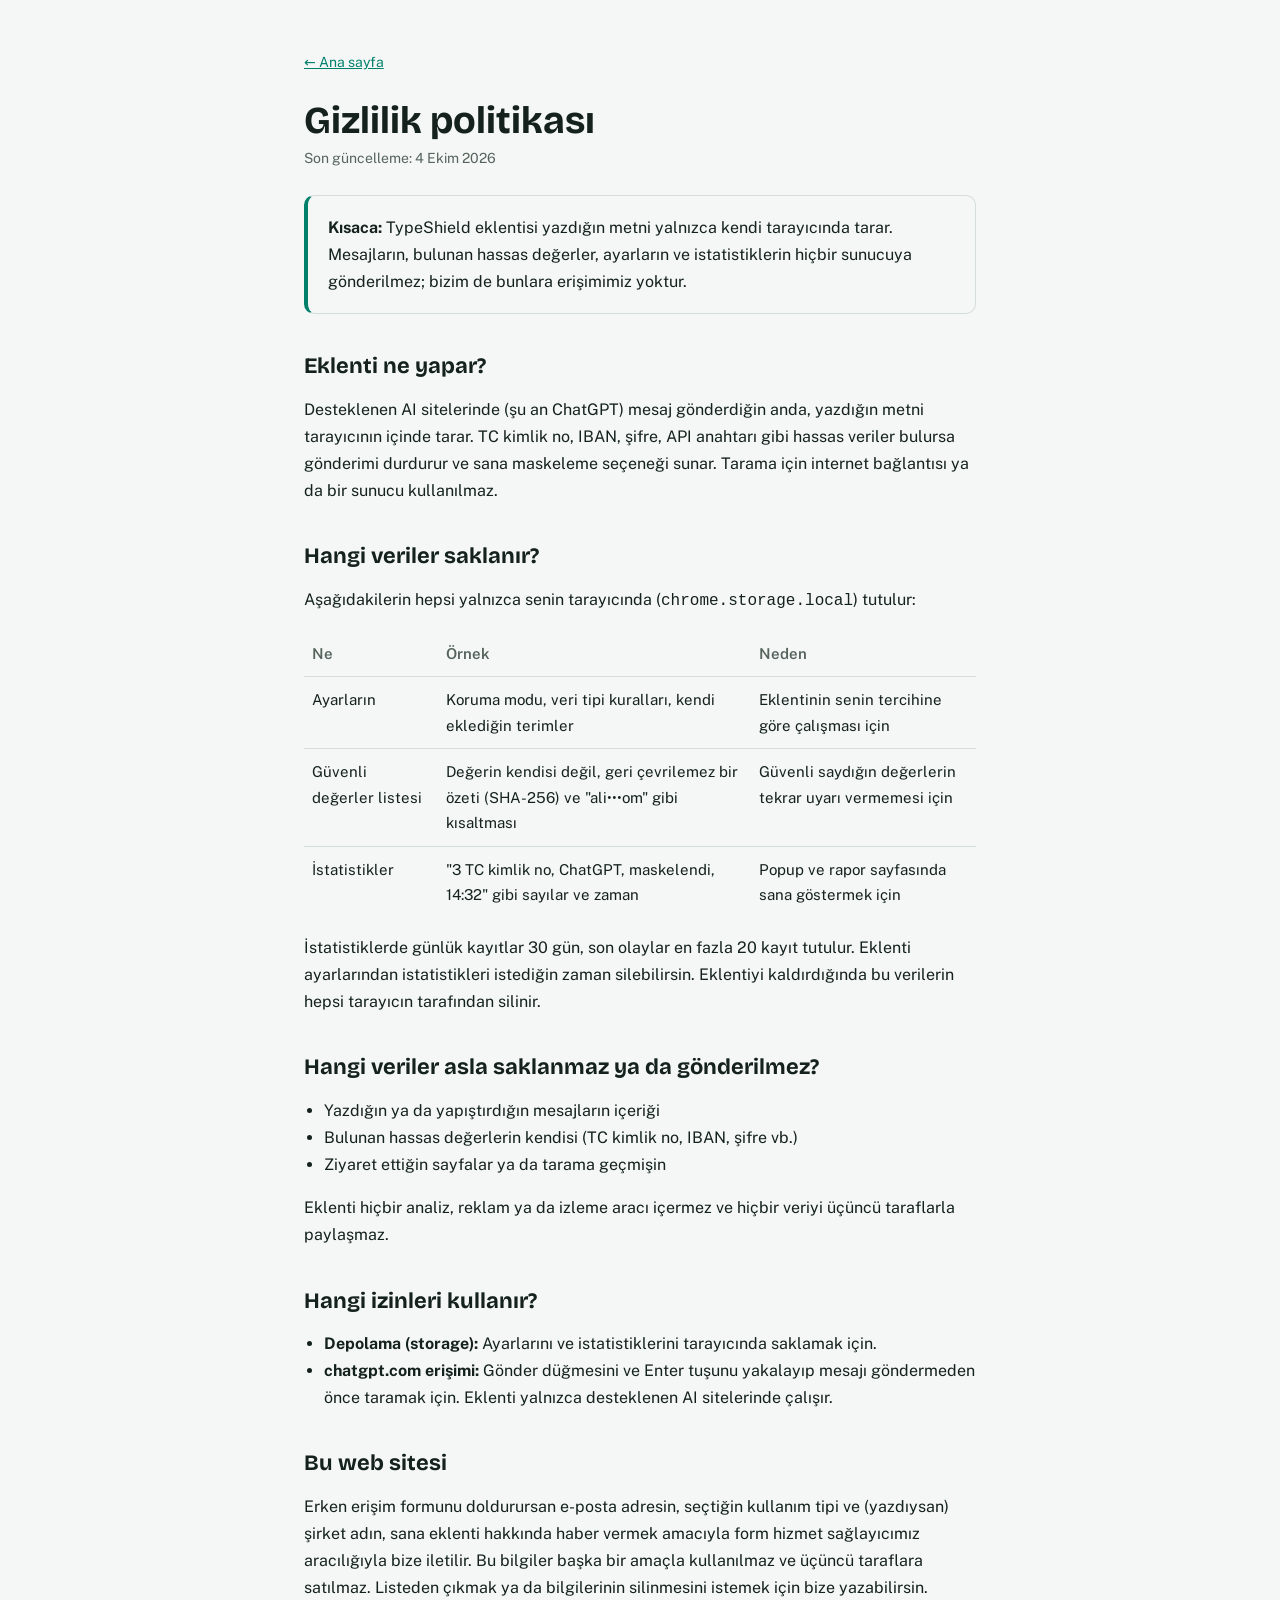
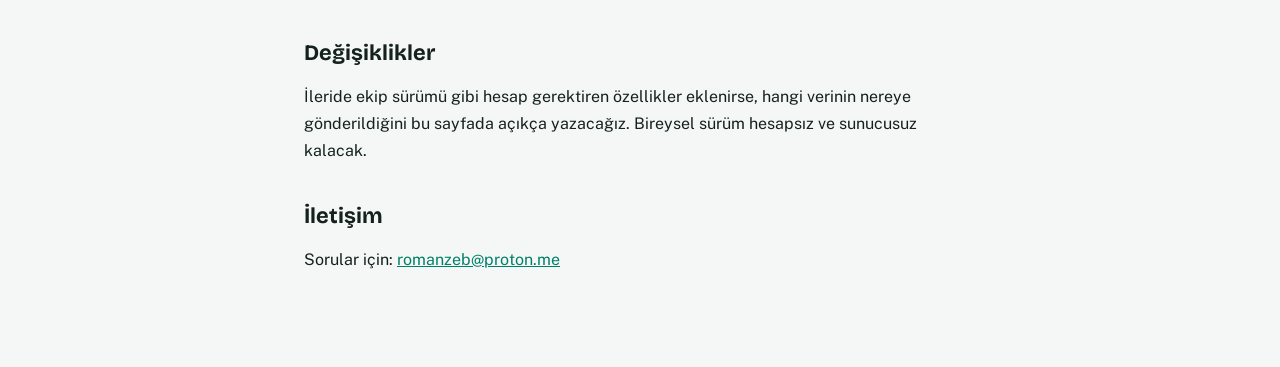
==== gizlilik.html @ bbf7f4cb "Add files via upload" ====
<!doctype html>
<html lang="tr">
<head>
  <meta charset="UTF-8" />
  <meta name="viewport" content="width=device-width, initial-scale=1" />
  <title>Gizlilik politikası · TypeShield</title>
  <meta name="description" content="TypeShield tarayıcı eklentisinin gizlilik politikası." />
  <link rel="preconnect" href="https://fonts.googleapis.com" />
  <link rel="preconnect" href="https://fonts.gstatic.com" crossorigin />
  <link href="https://fonts.googleapis.com/css2?family=Bricolage+Grotesque:opsz,wght@12..96,700&family=Public+Sans:wght@400;600&display=swap" rel="stylesheet" />
  <style>
    :root { --paper: #f4f7f6; --ink: #14211c; --muted: #56645d; --line: #d5ddd9; --accent: #00806b; color-scheme: light dark; }
    @media (prefers-color-scheme: dark) { :root { --paper: #0f1714; --ink: #e7efeb; --muted: #9fb0a8; --line: #2a3832; --accent: #12a58b; } }
    * { box-sizing: border-box; }
    body { margin: 0; background: var(--paper); color: var(--ink); font: 16px/1.7 'Public Sans', 'Segoe UI', system-ui, sans-serif; }
    main { max-width: 720px; margin: 0 auto; padding: 48px 24px 80px; }
    a { color: var(--accent); }
    .back { font-size: 14px; }
    h1, h2 { font-family: 'Bricolage Grotesque', 'Segoe UI', system-ui, sans-serif; line-height: 1.15; }
    h1 { font-size: 38px; margin: 24px 0 4px; }
    h2 { font-size: 22px; margin: 40px 0 8px; }
    .updated { color: var(--muted); font-size: 14px; margin: 0 0 24px; }
    .summary { padding: 18px 20px; border: 1px solid var(--line); border-left: 4px solid var(--accent); border-radius: 10px; }
    table { width: 100%; border-collapse: collapse; font-size: 15px; margin-top: 8px; }
    th, td { text-align: left; padding: 10px 8px; border-top: 1px solid var(--line); vertical-align: top; }
    th { color: var(--muted); font-weight: 600; border-top: none; }
    ul { padding-left: 20px; }
  </style>
</head>
<body>
  <main>
    <a class="back" href="./">← Ana sayfa</a>
    <h1>Gizlilik politikası</h1>
    <p class="updated">Son güncelleme: 4 Ekim 2026</p>

    <p class="summary">
      <strong>Kısaca:</strong> <span data-brand>TypeShield</span> eklentisi yazdığın metni yalnızca kendi
      tarayıcında tarar. Mesajların, bulunan hassas değerler, ayarların ve istatistiklerin hiçbir sunucuya
      gönderilmez; bizim de bunlara erişimimiz yoktur.
    </p>

    <h2>Eklenti ne yapar?</h2>
    <p>
      Desteklenen AI sitelerinde (şu an ChatGPT) mesaj gönderdiğin anda, yazdığın metni tarayıcının içinde tarar.
      TC kimlik no, IBAN, şifre, API anahtarı gibi hassas veriler bulursa gönderimi durdurur ve sana maskeleme
      seçeneği sunar. Tarama için internet bağlantısı ya da bir sunucu kullanılmaz.
    </p>

    <h2>Hangi veriler saklanır?</h2>
    <p>Aşağıdakilerin hepsi yalnızca senin tarayıcında (<code>chrome.storage.local</code>) tutulur:</p>
    <table>
      <tr><th>Ne</th><th>Örnek</th><th>Neden</th></tr>
      <tr><td>Ayarların</td><td>Koruma modu, veri tipi kuralları, kendi eklediğin terimler</td><td>Eklentinin senin tercihine göre çalışması için</td></tr>
      <tr><td>Güvenli değerler listesi</td><td>Değerin kendisi değil, geri çevrilemez bir özeti (SHA-256) ve "ali•••om" gibi kısaltması</td><td>Güvenli saydığın değerlerin tekrar uyarı vermemesi için</td></tr>
      <tr><td>İstatistikler</td><td>"3 TC kimlik no, ChatGPT, maskelendi, 14:32" gibi sayılar ve zaman</td><td>Popup ve rapor sayfasında sana göstermek için</td></tr>
    </table>
    <p>İstatistiklerde günlük kayıtlar 30 gün, son olaylar en fazla 20 kayıt tutulur. Eklenti ayarlarından istatistikleri istediğin zaman silebilirsin. Eklentiyi kaldırdığında bu verilerin hepsi tarayıcın tarafından silinir.</p>

    <h2>Hangi veriler asla saklanmaz ya da gönderilmez?</h2>
    <ul>
      <li>Yazdığın ya da yapıştırdığın mesajların içeriği</li>
      <li>Bulunan hassas değerlerin kendisi (TC kimlik no, IBAN, şifre vb.)</li>
      <li>Ziyaret ettiğin sayfalar ya da tarama geçmişin</li>
    </ul>
    <p>Eklenti hiçbir analiz, reklam ya da izleme aracı içermez ve hiçbir veriyi üçüncü taraflarla paylaşmaz.</p>

    <h2>Hangi izinleri kullanır?</h2>
    <ul>
      <li><strong>Depolama (storage):</strong> Ayarlarını ve istatistiklerini tarayıcında saklamak için.</li>
      <li><strong>chatgpt.com erişimi:</strong> Gönder düğmesini ve Enter tuşunu yakalayıp mesajı göndermeden önce taramak için. Eklenti yalnızca desteklenen AI sitelerinde çalışır.</li>
    </ul>

    <h2>Bu web sitesi</h2>
    <p>
      Erken erişim formunu doldurursan e-posta adresin, seçtiğin kullanım tipi ve (yazdıysan) şirket adın,
      sana eklenti hakkında haber vermek amacıyla form hizmet sağlayıcımız aracılığıyla bize iletilir. Bu bilgiler
      başka bir amaçla kullanılmaz ve üçüncü taraflara satılmaz. Listeden çıkmak ya da bilgilerinin silinmesini
      istemek için bize yazabilirsin.
    </p>

    <h2>Değişiklikler</h2>
    <p>
      İleride ekip sürümü gibi hesap gerektiren özellikler eklenirse, hangi verinin nereye gönderildiğini bu sayfada
      açıkça yazacağız. Bireysel sürüm hesapsız ve sunucusuz kalacak.
    </p>

    <h2>İletişim</h2>
    <p>Sorular için: <a id="contact" href="#">iletişim adresi eklenecek</a></p>
  </main>
  <script>
    // Ana sayfadaki SITE ayarıyla aynı tutun
    const BRAND = 'TypeShield';
    const CONTACT_EMAIL = 'romanzeb@proton.me'; 
    for (const el of document.querySelectorAll('[data-brand]')) el.textContent = BRAND;
    document.title = `Gizlilik politikası · ${BRAND}`;
    if (CONTACT_EMAIL) {
      const a = document.getElementById('contact');
      a.href = `mailto:${CONTACT_EMAIL}`;
      a.textContent = CONTACT_EMAIL;
    }
  </script>
</body>
</html>
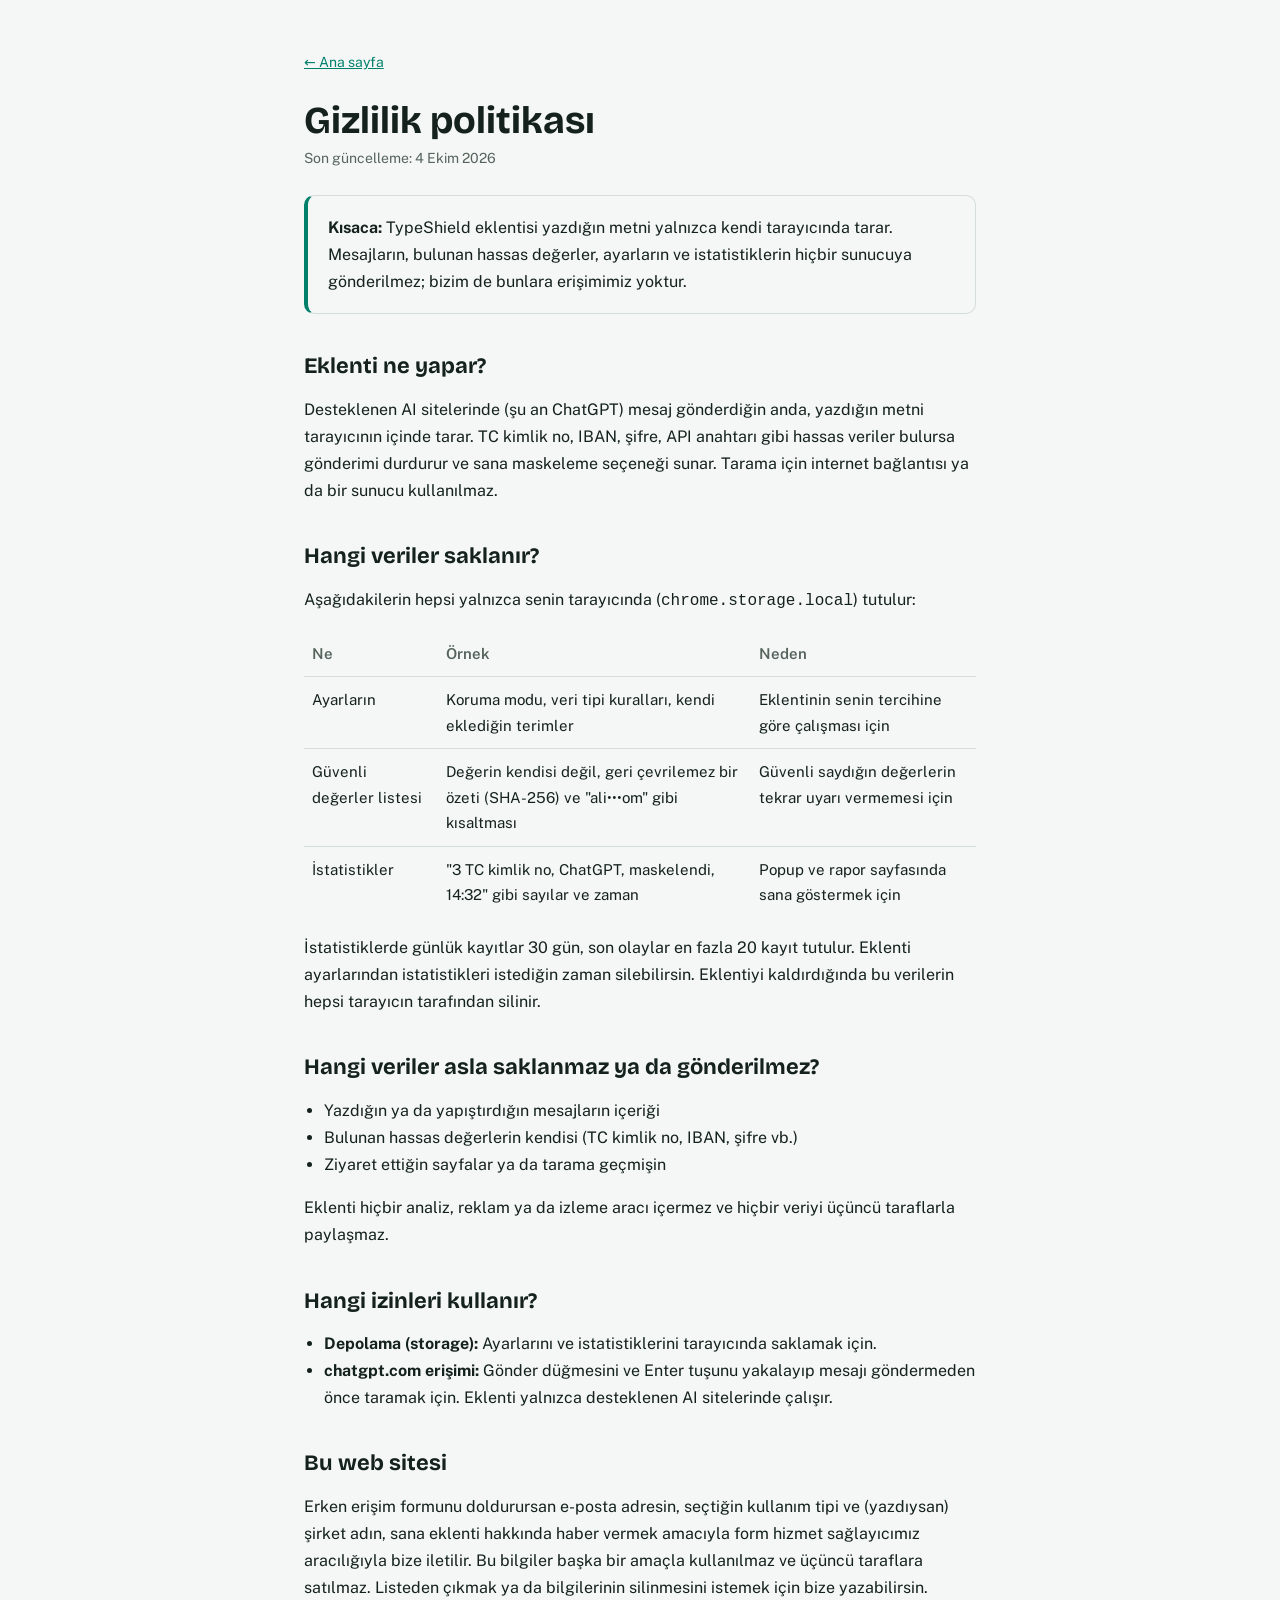
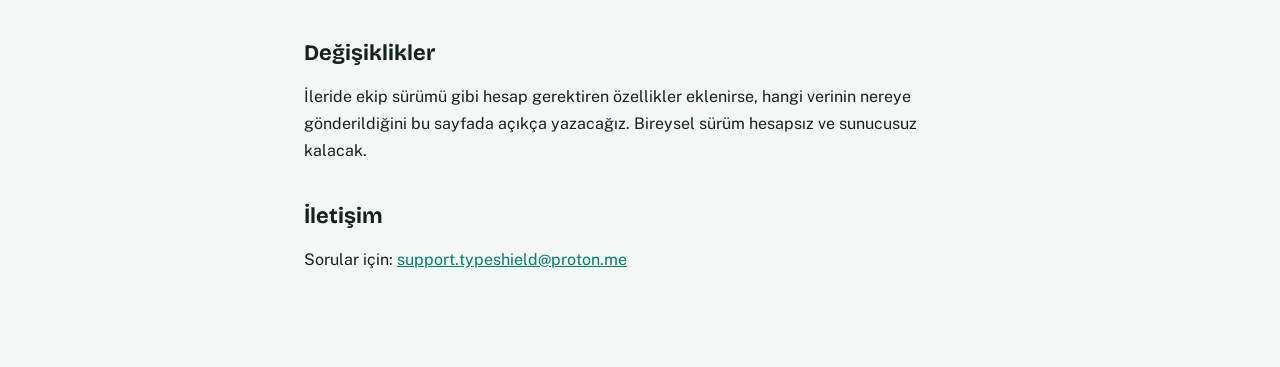
==== commit fec63af6: "Update gizlilik.html" ====
--- a/gizlilik.html
+++ b/gizlilik.html
@@ -90,7 +90,7 @@
   <script>
     // Ana sayfadaki SITE ayarıyla aynı tutun
     const BRAND = 'TypeShield';
-    const CONTACT_EMAIL = 'romanzeb@proton.me'; 
+    const CONTACT_EMAIL = 'support.typeshield@proton.me'; 
     for (const el of document.querySelectorAll('[data-brand]')) el.textContent = BRAND;
     document.title = `Gizlilik politikası · ${BRAND}`;
     if (CONTACT_EMAIL) {
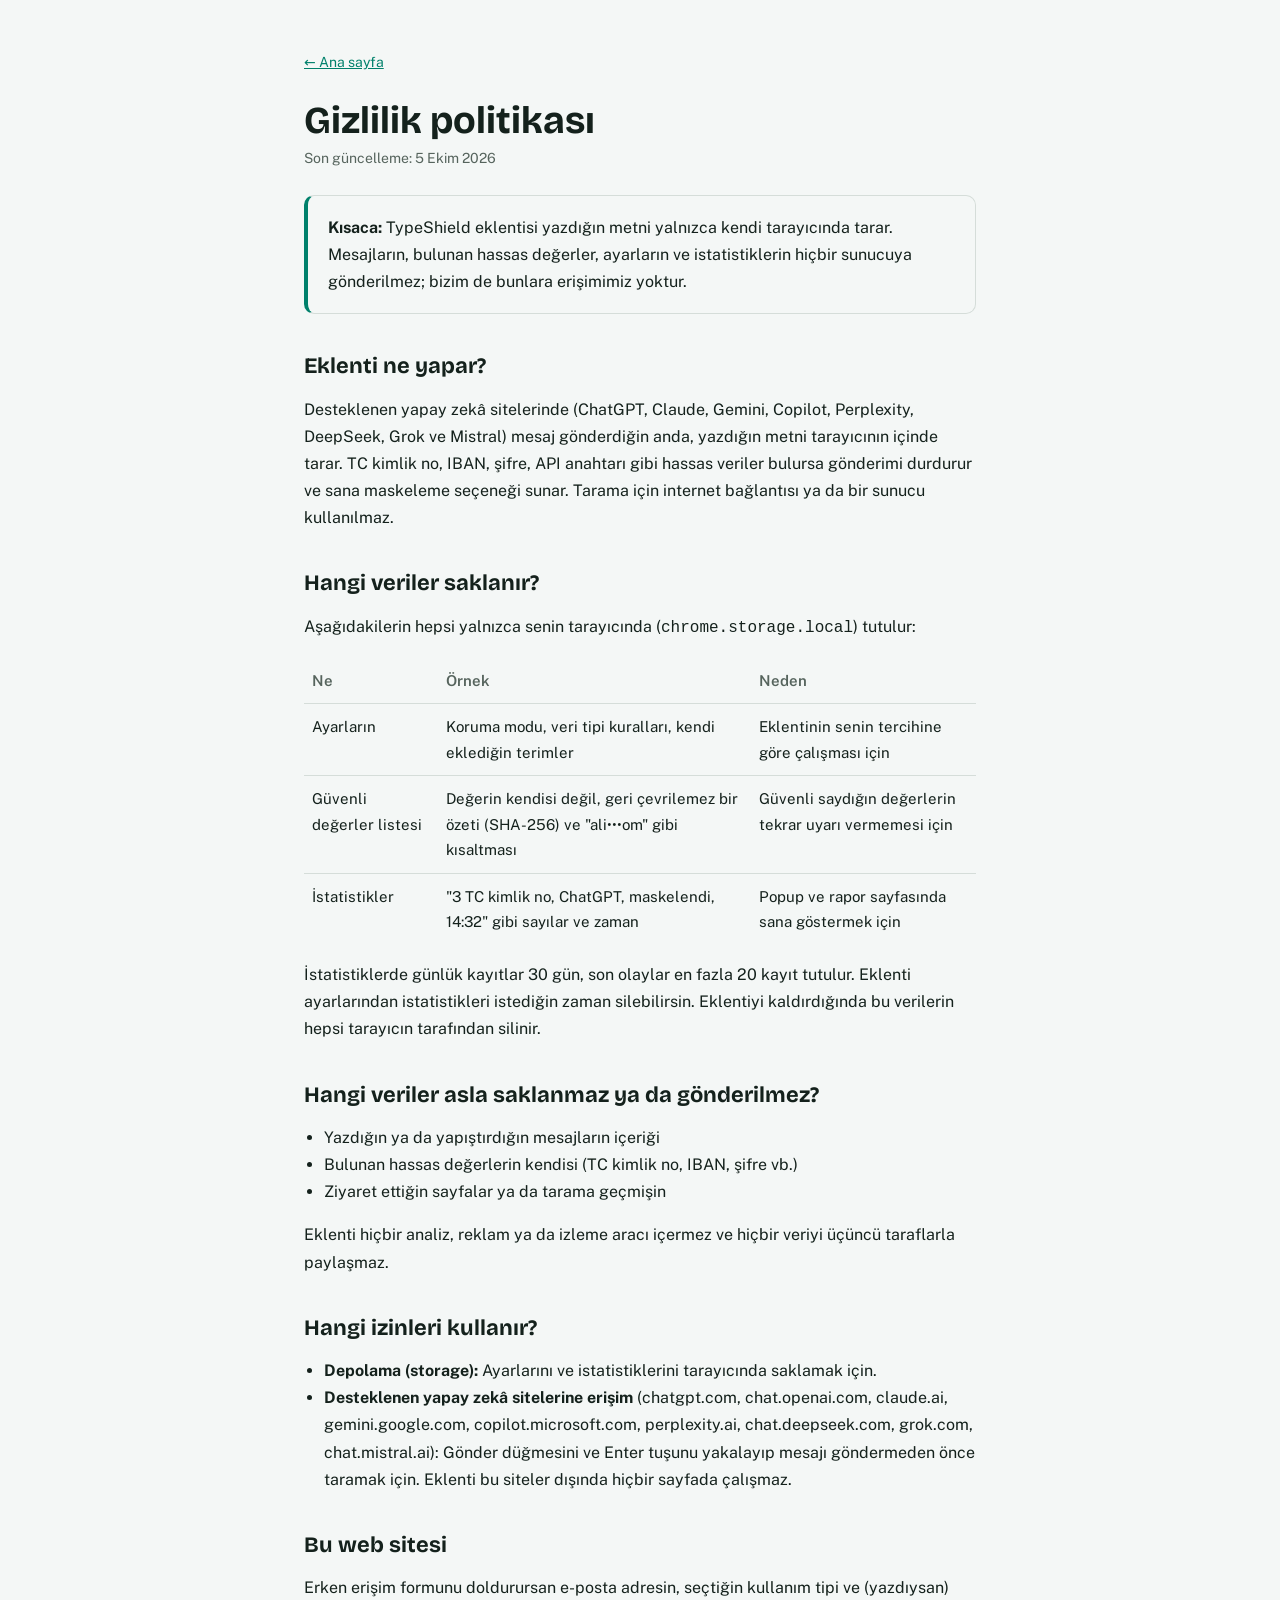
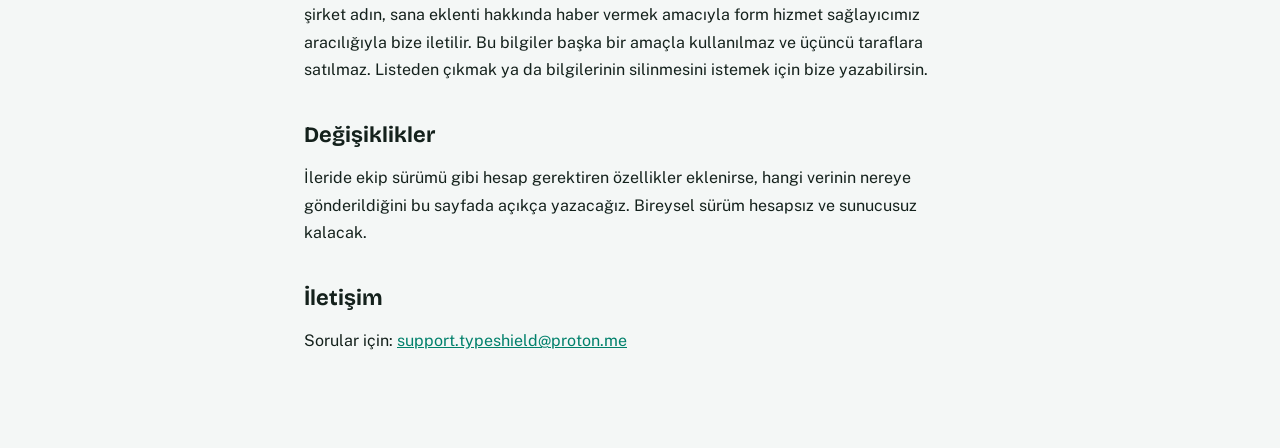
==== commit 0cee0618: "Update gizlilik.html" ====
--- a/gizlilik.html
+++ b/gizlilik.html
@@ -31,7 +31,7 @@
   <main>
     <a class="back" href="./">← Ana sayfa</a>
     <h1>Gizlilik politikası</h1>
-    <p class="updated">Son güncelleme: 4 Ekim 2026</p>
+    <p class="updated">Son güncelleme: 5 Ekim 2026</p>
 
     <p class="summary">
       <strong>Kısaca:</strong> <span data-brand>TypeShield</span> eklentisi yazdığın metni yalnızca kendi
@@ -41,7 +41,7 @@
 
     <h2>Eklenti ne yapar?</h2>
     <p>
-      Desteklenen AI sitelerinde (şu an ChatGPT) mesaj gönderdiğin anda, yazdığın metni tarayıcının içinde tarar.
+      Desteklenen yapay zekâ sitelerinde (ChatGPT, Claude, Gemini, Copilot, Perplexity, DeepSeek, Grok ve Mistral) mesaj gönderdiğin anda, yazdığın metni tarayıcının içinde tarar.
       TC kimlik no, IBAN, şifre, API anahtarı gibi hassas veriler bulursa gönderimi durdurur ve sana maskeleme
       seçeneği sunar. Tarama için internet bağlantısı ya da bir sunucu kullanılmaz.
     </p>
@@ -67,7 +67,7 @@
     <h2>Hangi izinleri kullanır?</h2>
     <ul>
       <li><strong>Depolama (storage):</strong> Ayarlarını ve istatistiklerini tarayıcında saklamak için.</li>
-      <li><strong>chatgpt.com erişimi:</strong> Gönder düğmesini ve Enter tuşunu yakalayıp mesajı göndermeden önce taramak için. Eklenti yalnızca desteklenen AI sitelerinde çalışır.</li>
+      <li><strong>Desteklenen yapay zekâ sitelerine erişim</strong> (chatgpt.com, chat.openai.com, claude.ai, gemini.google.com, copilot.microsoft.com, perplexity.ai, chat.deepseek.com, grok.com, chat.mistral.ai): Gönder düğmesini ve Enter tuşunu yakalayıp mesajı göndermeden önce taramak için. Eklenti bu siteler dışında hiçbir sayfada çalışmaz.</li>
     </ul>
 
     <h2>Bu web sitesi</h2>
@@ -90,7 +90,7 @@
   <script>
     // Ana sayfadaki SITE ayarıyla aynı tutun
     const BRAND = 'TypeShield';
-    const CONTACT_EMAIL = 'support.typeshield@proton.me'; 
+    const CONTACT_EMAIL = 'support.typeshield@proton.me';
     for (const el of document.querySelectorAll('[data-brand]')) el.textContent = BRAND;
     document.title = `Gizlilik politikası · ${BRAND}`;
     if (CONTACT_EMAIL) {
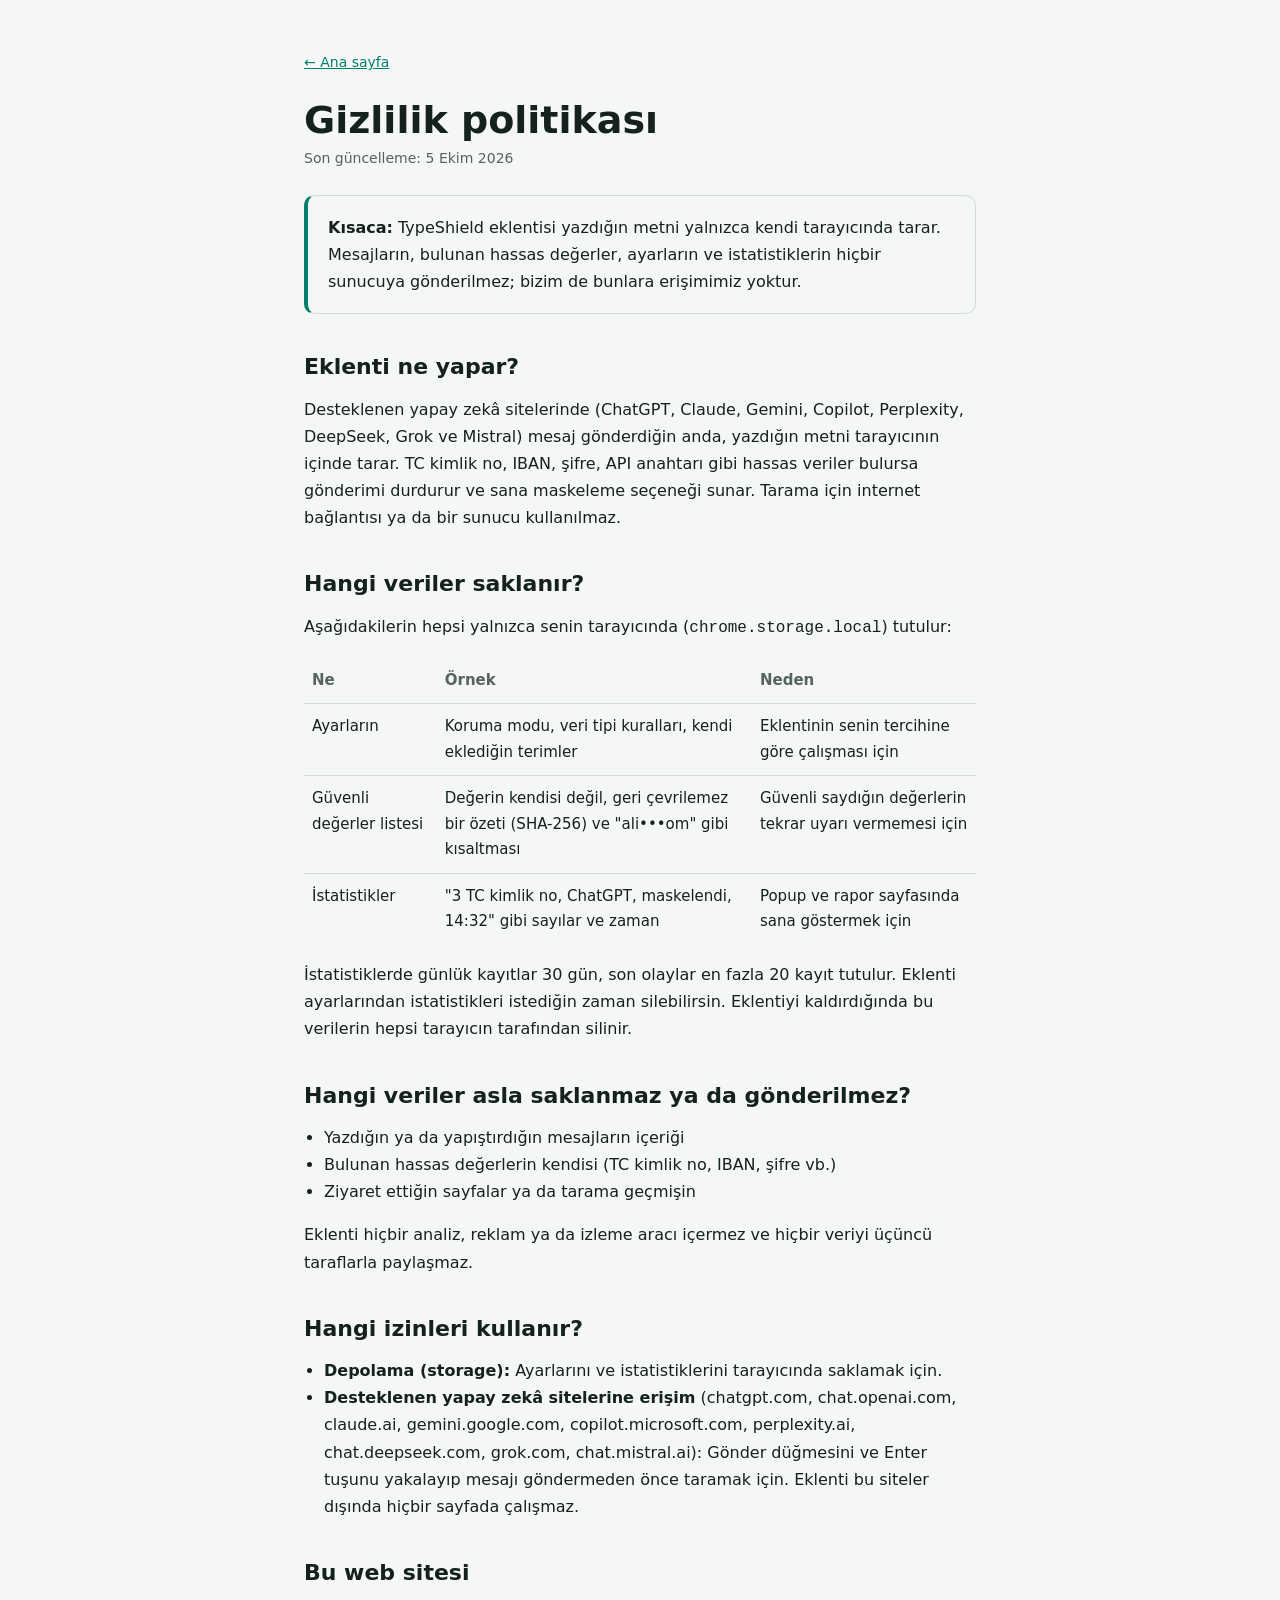
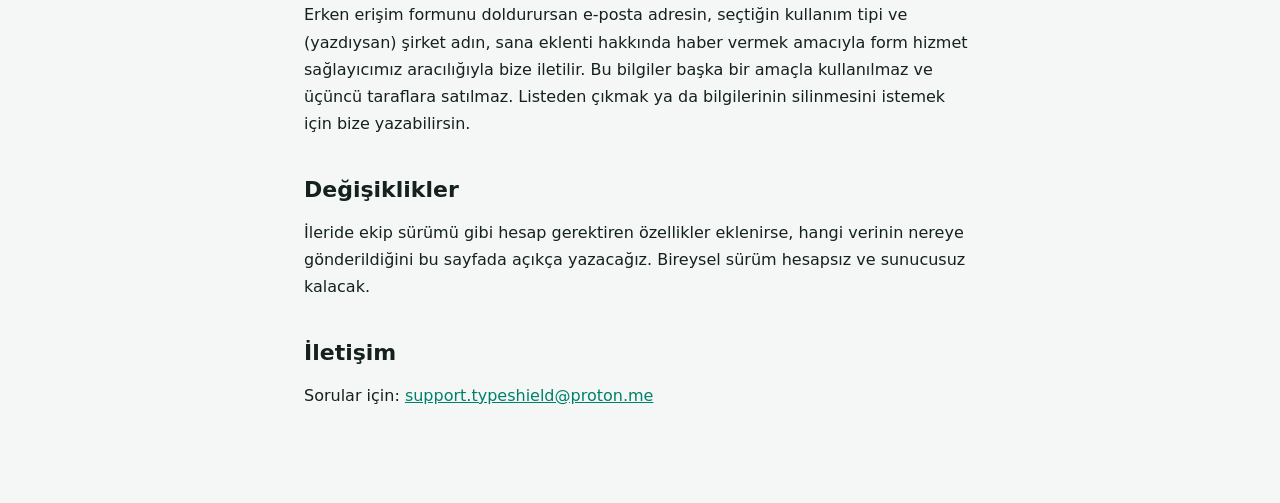
==== commit daac8811: "Update gizlilik.html" ====
--- a/gizlilik.html
+++ b/gizlilik.html
@@ -5,9 +5,8 @@
   <meta name="viewport" content="width=device-width, initial-scale=1" />
   <title>Gizlilik politikası · TypeShield</title>
   <meta name="description" content="TypeShield tarayıcı eklentisinin gizlilik politikası." />
-  <link rel="preconnect" href="https://fonts.googleapis.com" />
-  <link rel="preconnect" href="https://fonts.gstatic.com" crossorigin />
-  <link href="https://fonts.googleapis.com/css2?family=Bricolage+Grotesque:opsz,wght@12..96,700&family=Public+Sans:wght@400;600&display=swap" rel="stylesheet" />
+  <link rel="stylesheet" href="fonts.css" />
+  <link rel="icon" href="favicon.svg" type="image/svg+xml" />
   <style>
     :root { --paper: #f4f7f6; --ink: #14211c; --muted: #56645d; --line: #d5ddd9; --accent: #00806b; color-scheme: light dark; }
     @media (prefers-color-scheme: dark) { :root { --paper: #0f1714; --ink: #e7efeb; --muted: #9fb0a8; --line: #2a3832; --accent: #12a58b; } }
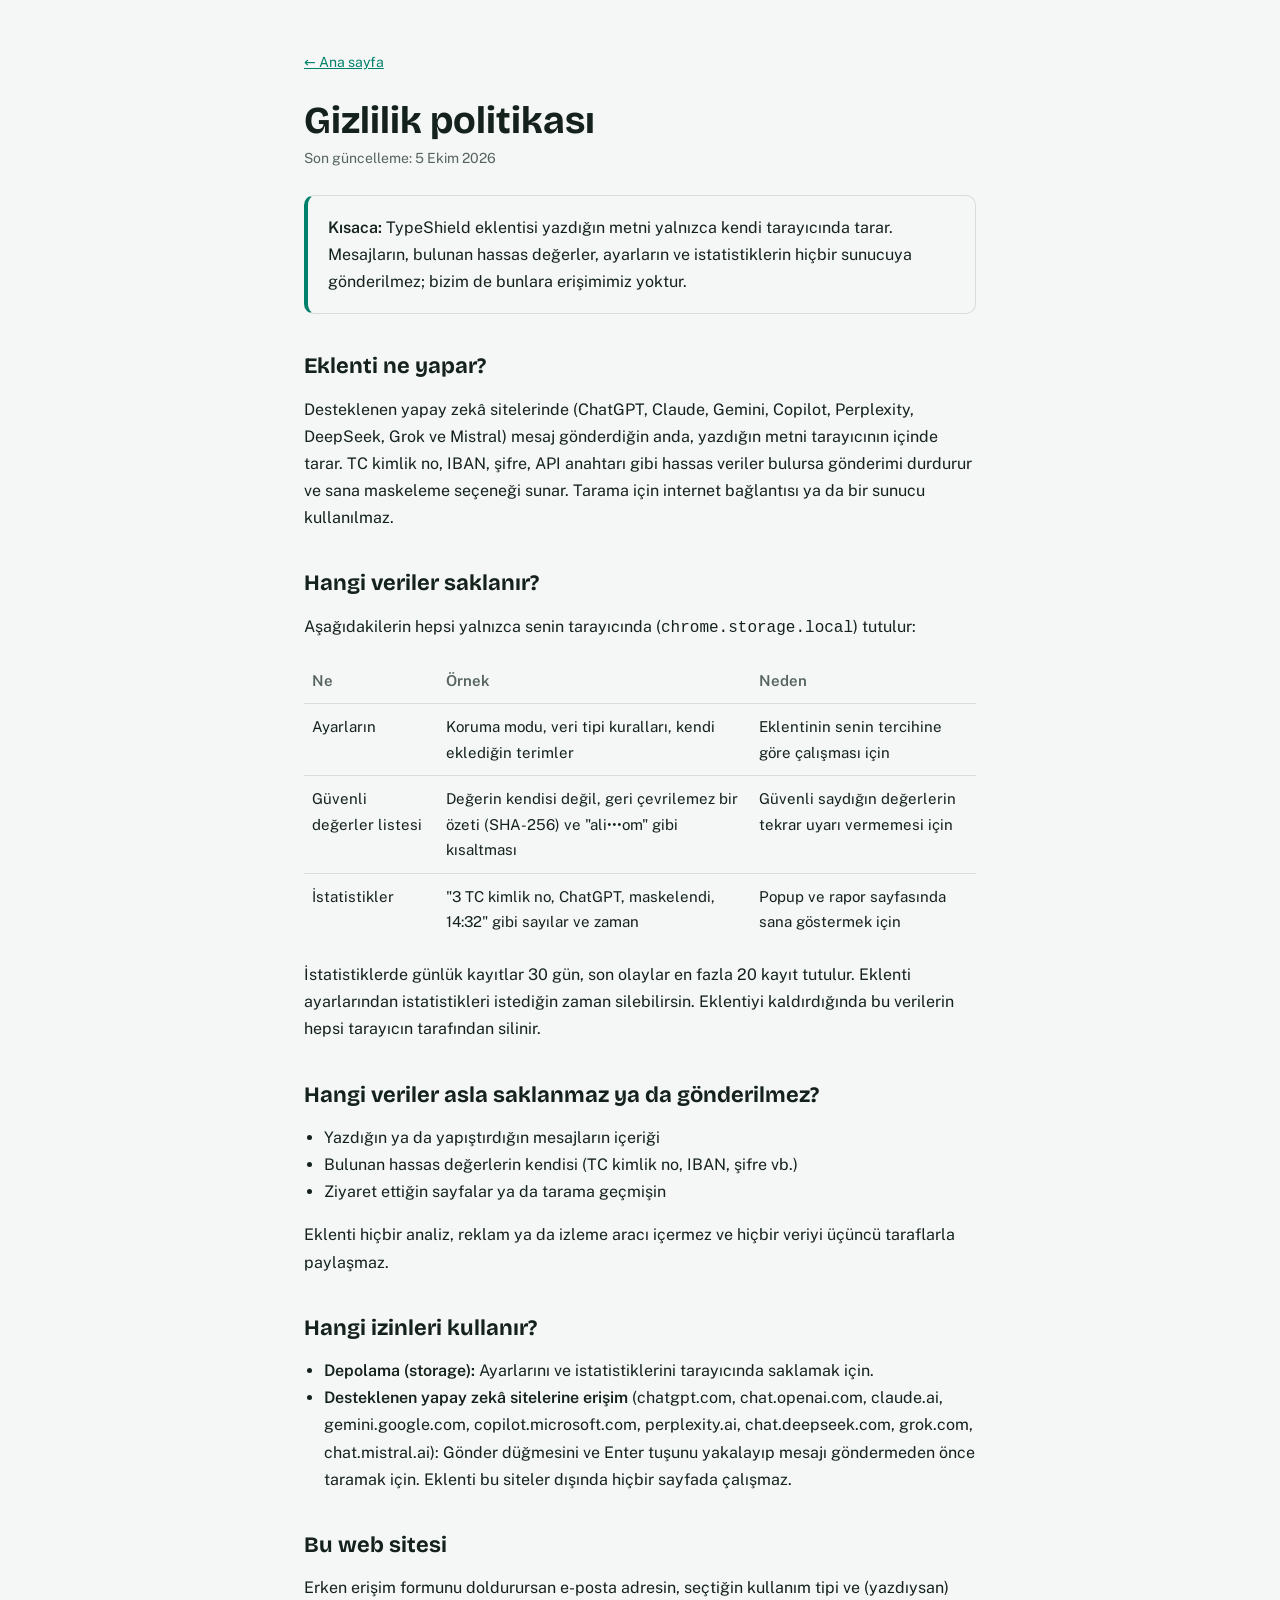
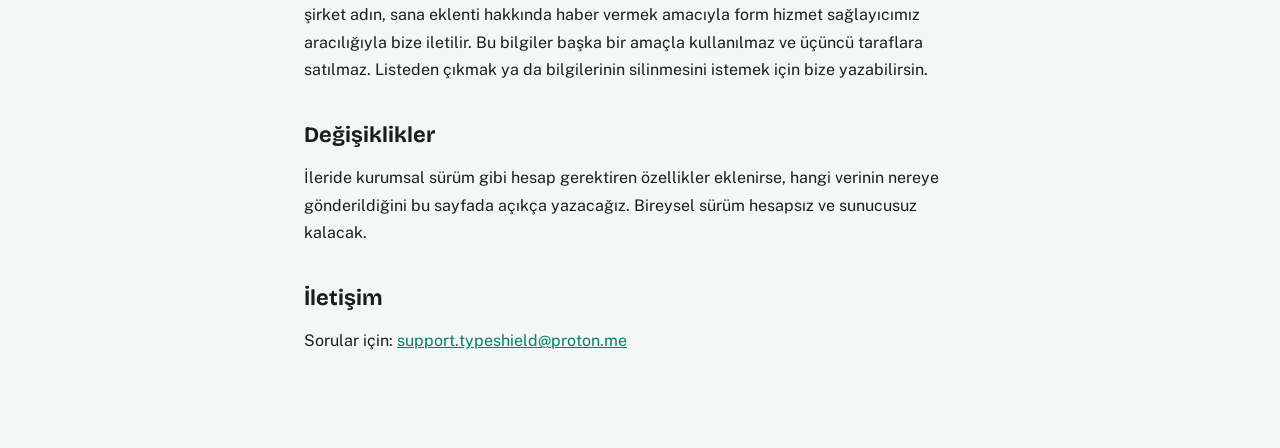
==== commit c723f30e: "Update gizlilik.html" ====
--- a/gizlilik.html
+++ b/gizlilik.html
@@ -79,7 +79,7 @@
 
     <h2>Değişiklikler</h2>
     <p>
-      İleride ekip sürümü gibi hesap gerektiren özellikler eklenirse, hangi verinin nereye gönderildiğini bu sayfada
+      İleride kurumsal sürüm gibi hesap gerektiren özellikler eklenirse, hangi verinin nereye gönderildiğini bu sayfada
       açıkça yazacağız. Bireysel sürüm hesapsız ve sunucusuz kalacak.
     </p>
 
--- a/fonts.css
+++ b/fonts.css
@@ -0,0 +1,10 @@
+@font-face { font-family: 'Bricolage Grotesque'; font-style: normal; font-weight: 200 800; font-display: swap; src: url(fonts/bricolage-latin-ext.woff2) format('woff2'); unicode-range: U+0100-02BA,U+02BD-02C5,U+02C7-02CC,U+02CE-02D7,U+02DD-02FF,U+0304,U+0308,U+0329,U+1D00-1DBF,U+1E00-1E9F,U+1EF2-1EFF,U+2020,U+20A0-20AB,U+20AD-20C0,U+2113,U+2C60-2C7F,U+A720-A7FF; }
+@font-face { font-family: 'Public Sans'; font-style: normal; font-weight: 400; font-display: swap; src: url(fonts/public-sans-latin-ext-400.woff2) format('woff2'); unicode-range: U+0100-02BA,U+02BD-02C5,U+02C7-02CC,U+02CE-02D7,U+02DD-02FF,U+0304,U+0308,U+0329,U+1D00-1DBF,U+1E00-1E9F,U+1EF2-1EFF,U+2020,U+20A0-20AB,U+20AD-20C0,U+2113,U+2C60-2C7F,U+A720-A7FF; }
+@font-face { font-family: 'Public Sans'; font-style: normal; font-weight: 500; font-display: swap; src: url(fonts/public-sans-latin-ext-500.woff2) format('woff2'); unicode-range: U+0100-02BA,U+02BD-02C5,U+02C7-02CC,U+02CE-02D7,U+02DD-02FF,U+0304,U+0308,U+0329,U+1D00-1DBF,U+1E00-1E9F,U+1EF2-1EFF,U+2020,U+20A0-20AB,U+20AD-20C0,U+2113,U+2C60-2C7F,U+A720-A7FF; }
+@font-face { font-family: 'Public Sans'; font-style: normal; font-weight: 600; font-display: swap; src: url(fonts/public-sans-latin-ext-600.woff2) format('woff2'); unicode-range: U+0100-02BA,U+02BD-02C5,U+02C7-02CC,U+02CE-02D7,U+02DD-02FF,U+0304,U+0308,U+0329,U+1D00-1DBF,U+1E00-1E9F,U+1EF2-1EFF,U+2020,U+20A0-20AB,U+20AD-20C0,U+2113,U+2C60-2C7F,U+A720-A7FF; }
+@font-face { font-family: 'IBM Plex Mono'; font-style: normal; font-weight: 500; font-display: swap; src: url(fonts/plex-mono-latin-ext-500.woff2) format('woff2'); unicode-range: U+0100-02BA,U+02BD-02C5,U+02C7-02CC,U+02CE-02D7,U+02DD-02FF,U+0304,U+0308,U+0329,U+1D00-1DBF,U+1E00-1E9F,U+1EF2-1EFF,U+2020,U+20A0-20AB,U+20AD-20C0,U+2113,U+2C60-2C7F,U+A720-A7FF; }
+@font-face { font-family: 'Bricolage Grotesque'; font-style: normal; font-weight: 200 800; font-display: swap; src: url(fonts/bricolage-latin.woff2) format('woff2'); unicode-range: U+0000-00FF,U+0131,U+0152-0153,U+02BB-02BC,U+02C6,U+02DA,U+02DC,U+0304,U+0308,U+0329,U+2000-206F,U+20AC,U+2122,U+2191,U+2193,U+2212,U+2215,U+FEFF,U+FFFD; }
+@font-face { font-family: 'Public Sans'; font-style: normal; font-weight: 400; font-display: swap; src: url(fonts/public-sans-latin-400.woff2) format('woff2'); unicode-range: U+0000-00FF,U+0131,U+0152-0153,U+02BB-02BC,U+02C6,U+02DA,U+02DC,U+0304,U+0308,U+0329,U+2000-206F,U+20AC,U+2122,U+2191,U+2193,U+2212,U+2215,U+FEFF,U+FFFD; }
+@font-face { font-family: 'Public Sans'; font-style: normal; font-weight: 500; font-display: swap; src: url(fonts/public-sans-latin-500.woff2) format('woff2'); unicode-range: U+0000-00FF,U+0131,U+0152-0153,U+02BB-02BC,U+02C6,U+02DA,U+02DC,U+0304,U+0308,U+0329,U+2000-206F,U+20AC,U+2122,U+2191,U+2193,U+2212,U+2215,U+FEFF,U+FFFD; }
+@font-face { font-family: 'Public Sans'; font-style: normal; font-weight: 600; font-display: swap; src: url(fonts/public-sans-latin-600.woff2) format('woff2'); unicode-range: U+0000-00FF,U+0131,U+0152-0153,U+02BB-02BC,U+02C6,U+02DA,U+02DC,U+0304,U+0308,U+0329,U+2000-206F,U+20AC,U+2122,U+2191,U+2193,U+2212,U+2215,U+FEFF,U+FFFD; }
+@font-face { font-family: 'IBM Plex Mono'; font-style: normal; font-weight: 500; font-display: swap; src: url(fonts/plex-mono-latin-500.woff2) format('woff2'); unicode-range: U+0000-00FF,U+0131,U+0152-0153,U+02BB-02BC,U+02C6,U+02DA,U+02DC,U+0304,U+0308,U+0329,U+2000-206F,U+20AC,U+2122,U+2191,U+2193,U+2212,U+2215,U+FEFF,U+FFFD; }
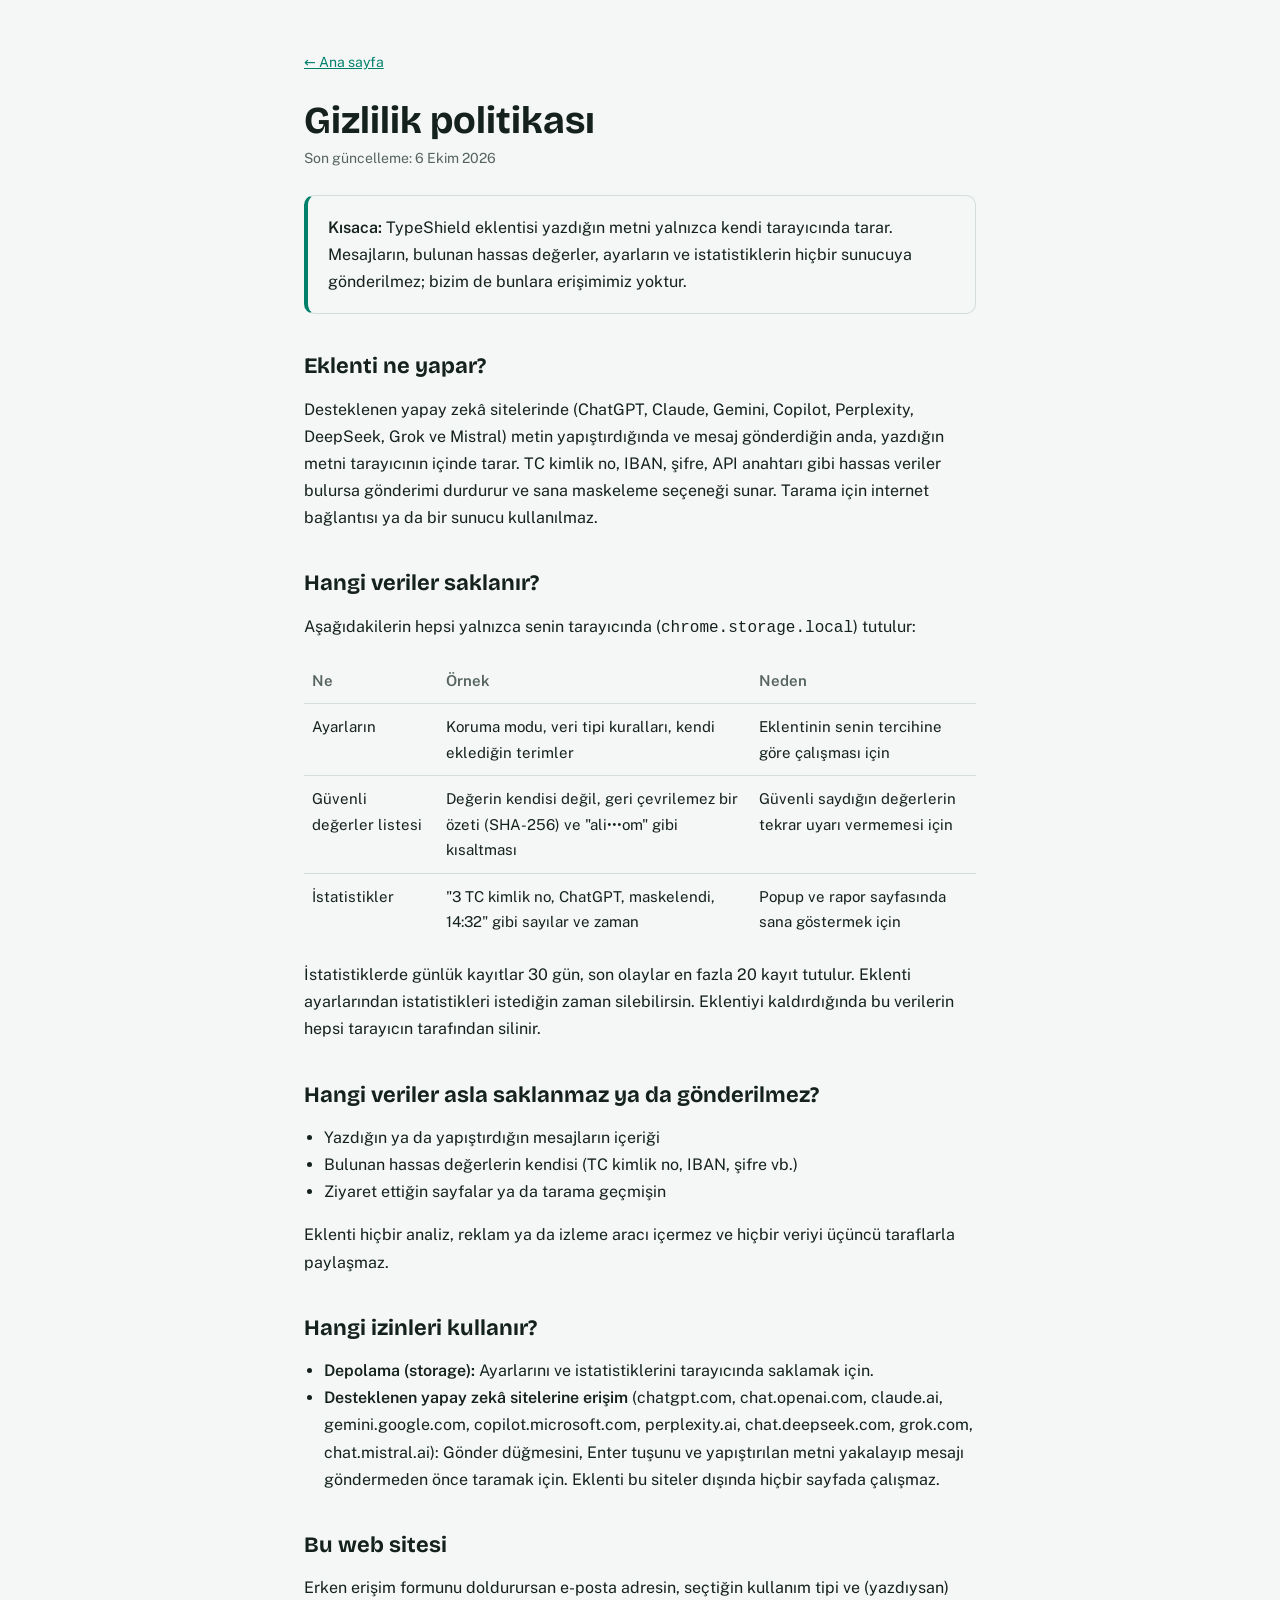
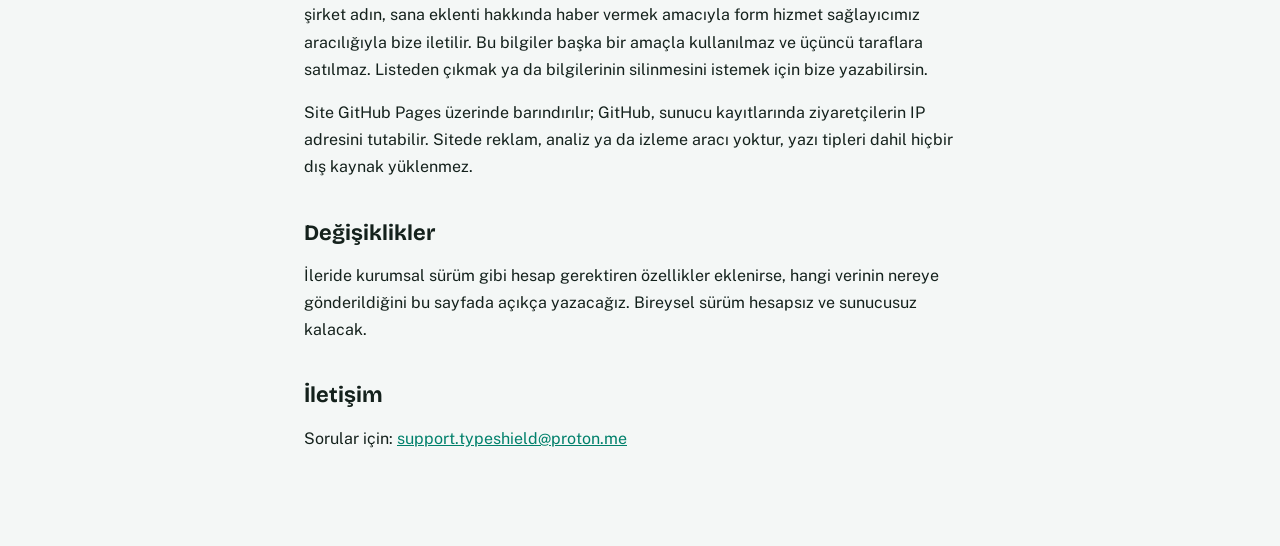
==== commit d9dc77a2: "Update gizlilik.html" ====
--- a/gizlilik.html
+++ b/gizlilik.html
@@ -30,7 +30,7 @@
   <main>
     <a class="back" href="./">← Ana sayfa</a>
     <h1>Gizlilik politikası</h1>
-    <p class="updated">Son güncelleme: 5 Ekim 2026</p>
+    <p class="updated">Son güncelleme: 6 Ekim 2026</p>
 
     <p class="summary">
       <strong>Kısaca:</strong> <span data-brand>TypeShield</span> eklentisi yazdığın metni yalnızca kendi
@@ -40,7 +40,7 @@
 
     <h2>Eklenti ne yapar?</h2>
     <p>
-      Desteklenen yapay zekâ sitelerinde (ChatGPT, Claude, Gemini, Copilot, Perplexity, DeepSeek, Grok ve Mistral) mesaj gönderdiğin anda, yazdığın metni tarayıcının içinde tarar.
+      Desteklenen yapay zekâ sitelerinde (ChatGPT, Claude, Gemini, Copilot, Perplexity, DeepSeek, Grok ve Mistral) metin yapıştırdığında ve mesaj gönderdiğin anda, yazdığın metni tarayıcının içinde tarar.
       TC kimlik no, IBAN, şifre, API anahtarı gibi hassas veriler bulursa gönderimi durdurur ve sana maskeleme
       seçeneği sunar. Tarama için internet bağlantısı ya da bir sunucu kullanılmaz.
     </p>
@@ -66,7 +66,7 @@
     <h2>Hangi izinleri kullanır?</h2>
     <ul>
       <li><strong>Depolama (storage):</strong> Ayarlarını ve istatistiklerini tarayıcında saklamak için.</li>
-      <li><strong>Desteklenen yapay zekâ sitelerine erişim</strong> (chatgpt.com, chat.openai.com, claude.ai, gemini.google.com, copilot.microsoft.com, perplexity.ai, chat.deepseek.com, grok.com, chat.mistral.ai): Gönder düğmesini ve Enter tuşunu yakalayıp mesajı göndermeden önce taramak için. Eklenti bu siteler dışında hiçbir sayfada çalışmaz.</li>
+      <li><strong>Desteklenen yapay zekâ sitelerine erişim</strong> (chatgpt.com, chat.openai.com, claude.ai, gemini.google.com, copilot.microsoft.com, perplexity.ai, chat.deepseek.com, grok.com, chat.mistral.ai): Gönder düğmesini, Enter tuşunu ve yapıştırılan metni yakalayıp mesajı göndermeden önce taramak için. Eklenti bu siteler dışında hiçbir sayfada çalışmaz.</li>
     </ul>
 
     <h2>Bu web sitesi</h2>
@@ -76,6 +76,10 @@
       başka bir amaçla kullanılmaz ve üçüncü taraflara satılmaz. Listeden çıkmak ya da bilgilerinin silinmesini
       istemek için bize yazabilirsin.
     </p>
+    <p>
+      Site GitHub Pages üzerinde barındırılır; GitHub, sunucu kayıtlarında ziyaretçilerin IP adresini tutabilir.
+      Sitede reklam, analiz ya da izleme aracı yoktur, yazı tipleri dahil hiçbir dış kaynak yüklenmez.
+    </p>
 
     <h2>Değişiklikler</h2>
     <p>
@@ -84,19 +88,7 @@
     </p>
 
     <h2>İletişim</h2>
-    <p>Sorular için: <a id="contact" href="#">iletişim adresi eklenecek</a></p>
+    <p>Sorular için: <a href="mailto:support.typeshield@proton.me">support.typeshield@proton.me</a></p>
   </main>
-  <script>
-    // Ana sayfadaki SITE ayarıyla aynı tutun
-    const BRAND = 'TypeShield';
-    const CONTACT_EMAIL = 'support.typeshield@proton.me';
-    for (const el of document.querySelectorAll('[data-brand]')) el.textContent = BRAND;
-    document.title = `Gizlilik politikası · ${BRAND}`;
-    if (CONTACT_EMAIL) {
-      const a = document.getElementById('contact');
-      a.href = `mailto:${CONTACT_EMAIL}`;
-      a.textContent = CONTACT_EMAIL;
-    }
-  </script>
 </body>
 </html>
